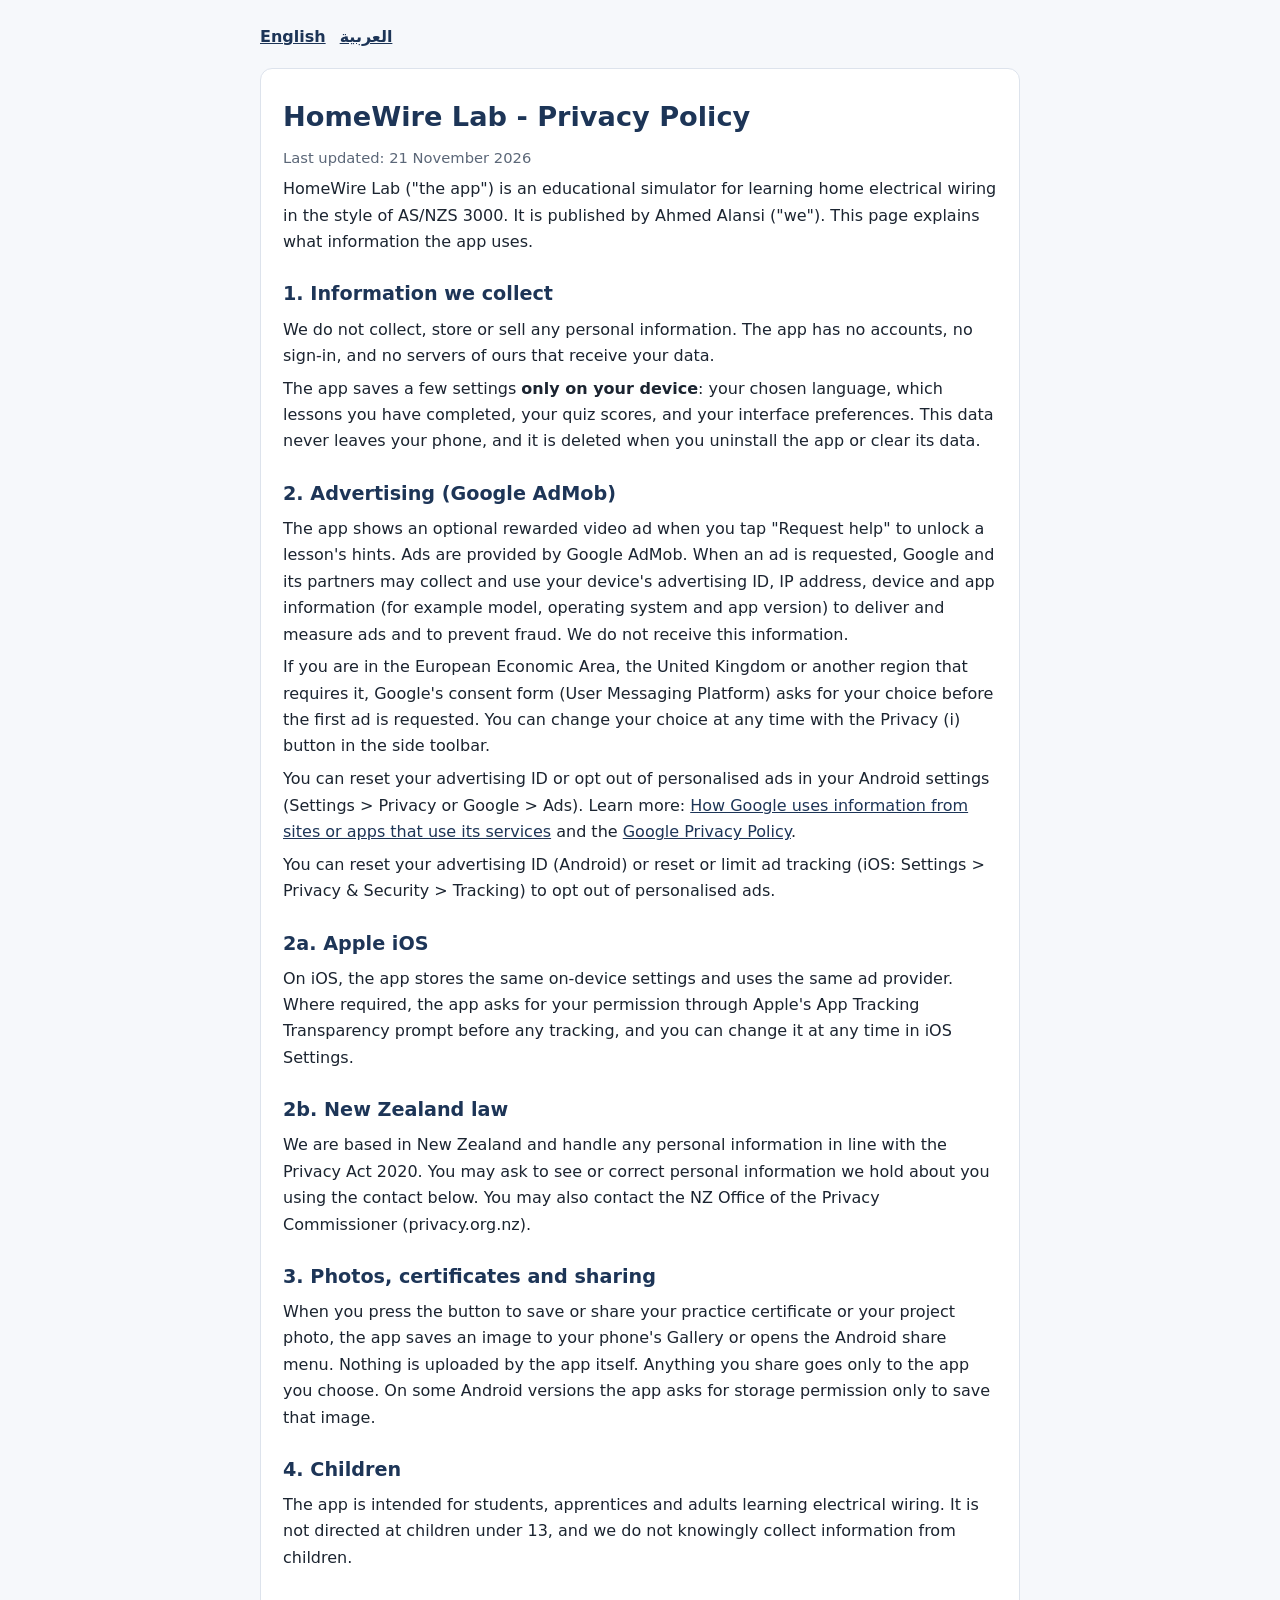
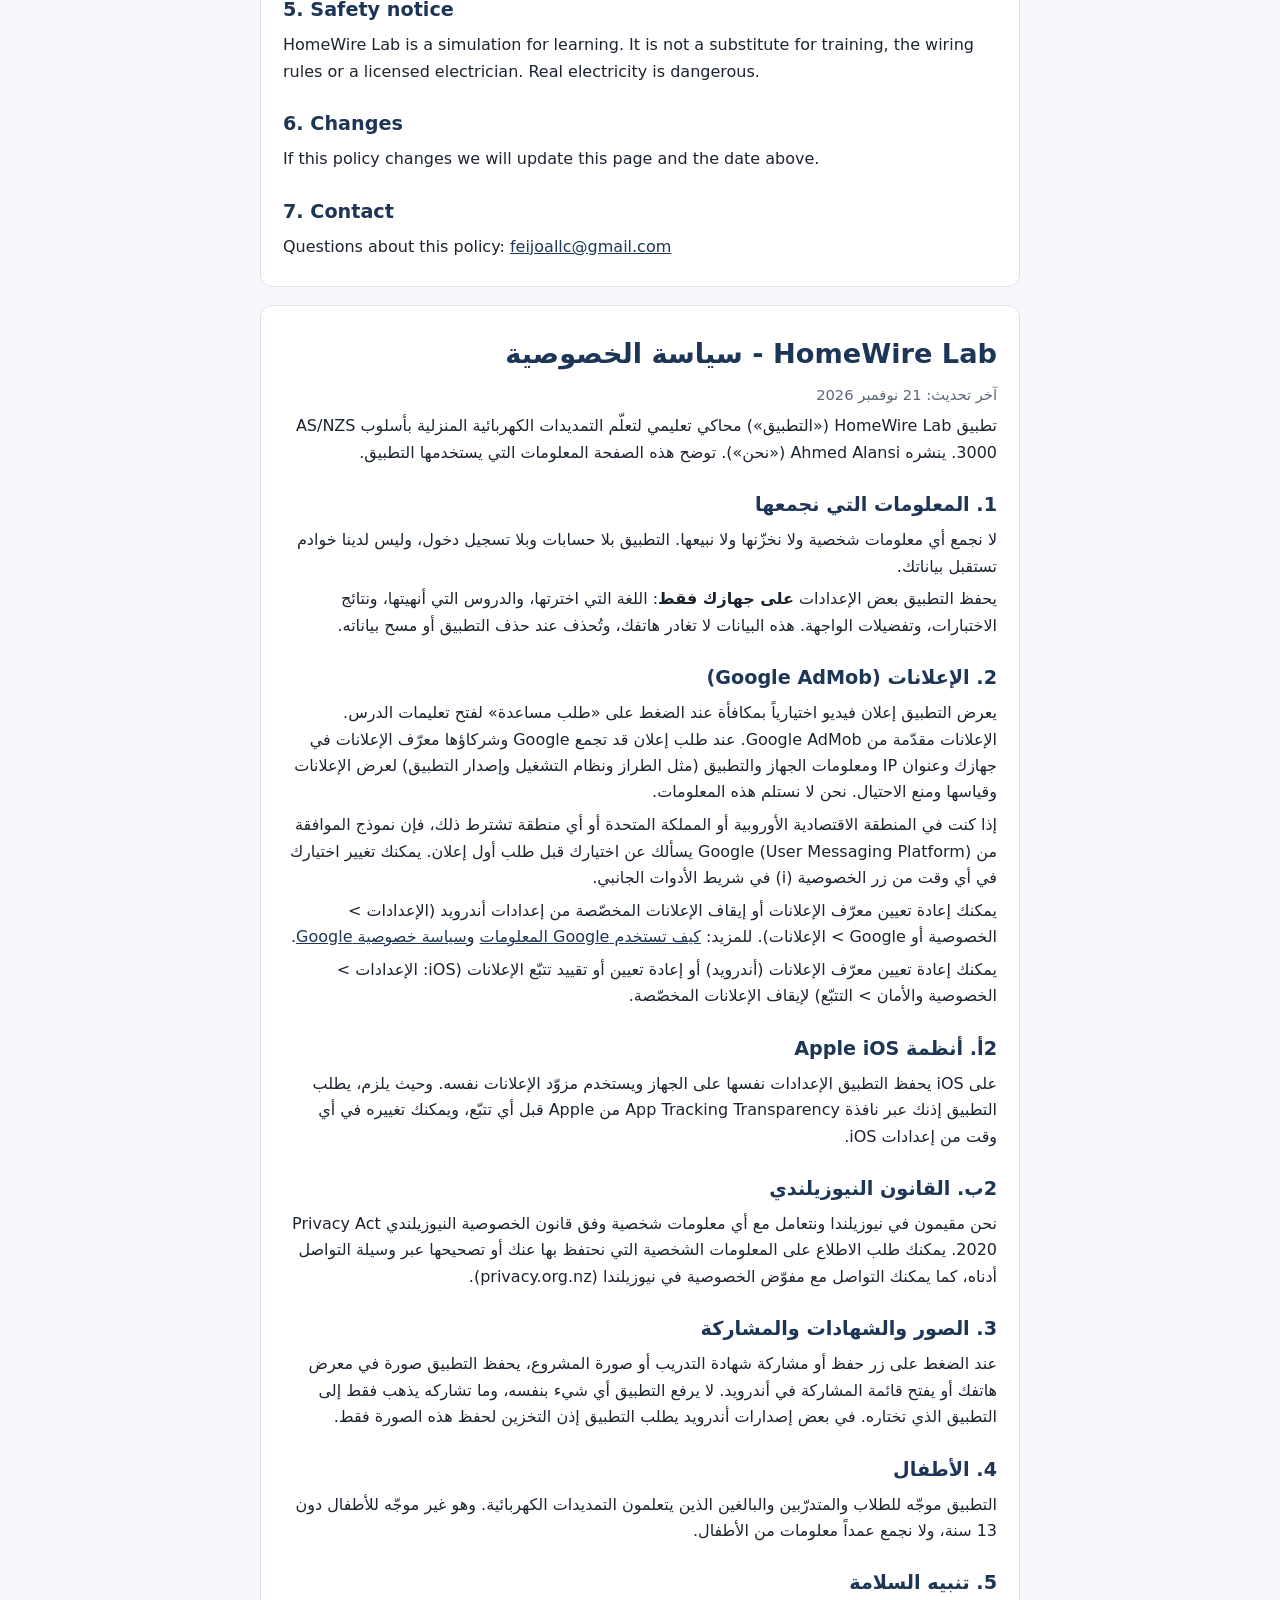
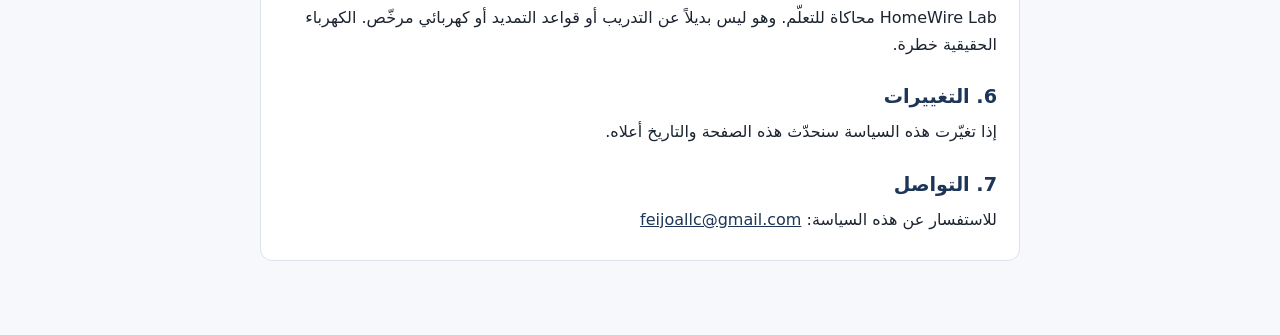
==== index.html @ 740c81fd "Add privacy policy" ====
<!doctype html>
<html lang="en">
<head>
<meta charset="utf-8">
<meta name="viewport" content="width=device-width, initial-scale=1">
<title>HomeWire Lab - Privacy Policy</title>
<style>
  :root { --bg:#f6f8fb; --card:#fff; --ink:#1b2430; --muted:#5b6778; --accent:#1d3557; --line:#dde3ec; }
  @media (prefers-color-scheme: dark) { :root { --bg:#0f1624; --card:#17213a; --ink:#e8edf6; --muted:#9fb0c8; --accent:#ffd640; --line:#2a3858; } }
  body { margin:0; background:var(--bg); color:var(--ink); font:16px/1.65 system-ui, "Segoe UI", Roboto, Arial, sans-serif; }
  main { max-width:760px; margin:0 auto; padding:24px 16px 56px; }
  .card { background:var(--card); border:1px solid var(--line); border-radius:12px; padding:20px 22px; margin:18px 0; }
  h1 { font-size:1.7rem; margin:.2em 0; color:var(--accent); }
  h2 { font-size:1.2rem; margin:1.2em 0 .3em; color:var(--accent); }
  p, li { margin:.4em 0; }
  .muted { color:var(--muted); font-size:.92rem; }
  a { color:var(--accent); }
  nav a { margin-right:14px; font-weight:600; }
  [dir=rtl] { text-align:right; }
</style>
</head>
<body>
<main>
<nav><a href="#en">English</a><a href="#ar">العربية</a></nav>

<section id="en" class="card">
<h1>HomeWire Lab - Privacy Policy</h1>
<p class="muted">Last updated: 21 November 2026</p>

<p>HomeWire Lab ("the app") is an educational simulator for learning home electrical wiring in the style of AS/NZS 3000. It is published by Ahmed Alansi ("we"). This page explains what information the app uses.</p>

<h2>1. Information we collect</h2>
<p>We do not collect, store or sell any personal information. The app has no accounts, no sign-in, and no servers of ours that receive your data.</p>
<p>The app saves a few settings <strong>only on your device</strong>: your chosen language, which lessons you have completed, your quiz scores, and your interface preferences. This data never leaves your phone, and it is deleted when you uninstall the app or clear its data.</p>

<h2>2. Advertising (Google AdMob)</h2>
<p>The app shows an optional rewarded video ad when you tap "Request help" to unlock a lesson's hints. Ads are provided by Google AdMob. When an ad is requested, Google and its partners may collect and use your device's advertising ID, IP address, device and app information (for example model, operating system and app version) to deliver and measure ads and to prevent fraud. We do not receive this information.</p>
<p>If you are in the European Economic Area, the United Kingdom or another region that requires it, Google's consent form (User Messaging Platform) asks for your choice before the first ad is requested. You can change your choice at any time with the Privacy (i) button in the side toolbar.</p>
<p>You can reset your advertising ID or opt out of personalised ads in your Android settings (Settings &gt; Privacy or Google &gt; Ads). Learn more: <a href="https://policies.google.com/technologies/ads">How Google uses information from sites or apps that use its services</a> and the <a href="https://policies.google.com/privacy">Google Privacy Policy</a>.</p>

<p>You can reset your advertising ID (Android) or reset or limit ad tracking (iOS: Settings &gt; Privacy &amp; Security &gt; Tracking) to opt out of personalised ads.</p>
<h2>2a. Apple iOS</h2>
<p>On iOS, the app stores the same on-device settings and uses the same ad provider. Where required, the app asks for your permission through Apple's App Tracking Transparency prompt before any tracking, and you can change it at any time in iOS Settings.</p>
<h2>2b. New Zealand law</h2>
<p>We are based in New Zealand and handle any personal information in line with the Privacy Act 2020. You may ask to see or correct personal information we hold about you using the contact below. You may also contact the NZ Office of the Privacy Commissioner (privacy.org.nz).</p>
<h2>3. Photos, certificates and sharing</h2>
<p>When you press the button to save or share your practice certificate or your project photo, the app saves an image to your phone's Gallery or opens the Android share menu. Nothing is uploaded by the app itself. Anything you share goes only to the app you choose. On some Android versions the app asks for storage permission only to save that image.</p>

<h2>4. Children</h2>
<p>The app is intended for students, apprentices and adults learning electrical wiring. It is not directed at children under 13, and we do not knowingly collect information from children.</p>

<h2>5. Safety notice</h2>
<p>HomeWire Lab is a simulation for learning. It is not a substitute for training, the wiring rules or a licensed electrician. Real electricity is dangerous.</p>

<h2>6. Changes</h2>
<p>If this policy changes we will update this page and the date above.</p>

<h2>7. Contact</h2>
<p>Questions about this policy: <a href="mailto:feijoallc@gmail.com">feijoallc@gmail.com</a></p>
</section>

<section id="ar" class="card" dir="rtl" lang="ar">
<h1>HomeWire Lab - سياسة الخصوصية</h1>
<p class="muted">آخر تحديث: 21 نوفمبر 2026</p>

<p>تطبيق HomeWire Lab («التطبيق») محاكي تعليمي لتعلّم التمديدات الكهربائية المنزلية بأسلوب AS/NZS 3000. ينشره Ahmed Alansi («نحن»). توضح هذه الصفحة المعلومات التي يستخدمها التطبيق.</p>

<h2>1. المعلومات التي نجمعها</h2>
<p>لا نجمع أي معلومات شخصية ولا نخزّنها ولا نبيعها. التطبيق بلا حسابات وبلا تسجيل دخول، وليس لدينا خوادم تستقبل بياناتك.</p>
<p>يحفظ التطبيق بعض الإعدادات <strong>على جهازك فقط</strong>: اللغة التي اخترتها، والدروس التي أنهيتها، ونتائج الاختبارات، وتفضيلات الواجهة. هذه البيانات لا تغادر هاتفك، وتُحذف عند حذف التطبيق أو مسح بياناته.</p>

<h2>2. الإعلانات (Google AdMob)</h2>
<p>يعرض التطبيق إعلان فيديو اختيارياً بمكافأة عند الضغط على «طلب مساعدة» لفتح تعليمات الدرس. الإعلانات مقدّمة من Google AdMob. عند طلب إعلان قد تجمع Google وشركاؤها معرّف الإعلانات في جهازك وعنوان IP ومعلومات الجهاز والتطبيق (مثل الطراز ونظام التشغيل وإصدار التطبيق) لعرض الإعلانات وقياسها ومنع الاحتيال. نحن لا نستلم هذه المعلومات.</p>
<p>إذا كنت في المنطقة الاقتصادية الأوروبية أو المملكة المتحدة أو أي منطقة تشترط ذلك، فإن نموذج الموافقة من Google (User Messaging Platform) يسألك عن اختيارك قبل طلب أول إعلان. يمكنك تغيير اختيارك في أي وقت من زر الخصوصية (i) في شريط الأدوات الجانبي.</p>
<p>يمكنك إعادة تعيين معرّف الإعلانات أو إيقاف الإعلانات المخصّصة من إعدادات أندرويد (الإعدادات &gt; الخصوصية أو Google &gt; الإعلانات). للمزيد: <a href="https://policies.google.com/technologies/ads">كيف تستخدم Google المعلومات</a> و<a href="https://policies.google.com/privacy">سياسة خصوصية Google</a>.</p>

<p>يمكنك إعادة تعيين معرّف الإعلانات (أندرويد) أو إعادة تعيين أو تقييد تتبّع الإعلانات (iOS: الإعدادات &gt; الخصوصية والأمان &gt; التتبّع) لإيقاف الإعلانات المخصّصة.</p>
<h2>2أ. أنظمة Apple iOS</h2>
<p>على iOS يحفظ التطبيق الإعدادات نفسها على الجهاز ويستخدم مزوّد الإعلانات نفسه. وحيث يلزم، يطلب التطبيق إذنك عبر نافذة App Tracking Transparency من Apple قبل أي تتبّع، ويمكنك تغييره في أي وقت من إعدادات iOS.</p>
<h2>2ب. القانون النيوزيلندي</h2>
<p>نحن مقيمون في نيوزيلندا ونتعامل مع أي معلومات شخصية وفق قانون الخصوصية النيوزيلندي Privacy Act 2020. يمكنك طلب الاطلاع على المعلومات الشخصية التي نحتفظ بها عنك أو تصحيحها عبر وسيلة التواصل أدناه، كما يمكنك التواصل مع مفوّض الخصوصية في نيوزيلندا (privacy.org.nz).</p>
<h2>3. الصور والشهادات والمشاركة</h2>
<p>عند الضغط على زر حفظ أو مشاركة شهادة التدريب أو صورة المشروع، يحفظ التطبيق صورة في معرض هاتفك أو يفتح قائمة المشاركة في أندرويد. لا يرفع التطبيق أي شيء بنفسه، وما تشاركه يذهب فقط إلى التطبيق الذي تختاره. في بعض إصدارات أندرويد يطلب التطبيق إذن التخزين لحفظ هذه الصورة فقط.</p>

<h2>4. الأطفال</h2>
<p>التطبيق موجّه للطلاب والمتدرّبين والبالغين الذين يتعلمون التمديدات الكهربائية. وهو غير موجّه للأطفال دون 13 سنة، ولا نجمع عمداً معلومات من الأطفال.</p>

<h2>5. تنبيه السلامة</h2>
<p>HomeWire Lab محاكاة للتعلّم. وهو ليس بديلاً عن التدريب أو قواعد التمديد أو كهربائي مرخّص. الكهرباء الحقيقية خطرة.</p>

<h2>6. التغييرات</h2>
<p>إذا تغيّرت هذه السياسة سنحدّث هذه الصفحة والتاريخ أعلاه.</p>

<h2>7. التواصل</h2>
<p>للاستفسار عن هذه السياسة: <a href="mailto:feijoallc@gmail.com">feijoallc@gmail.com</a></p>
</section>
</main>
</body>
</html>
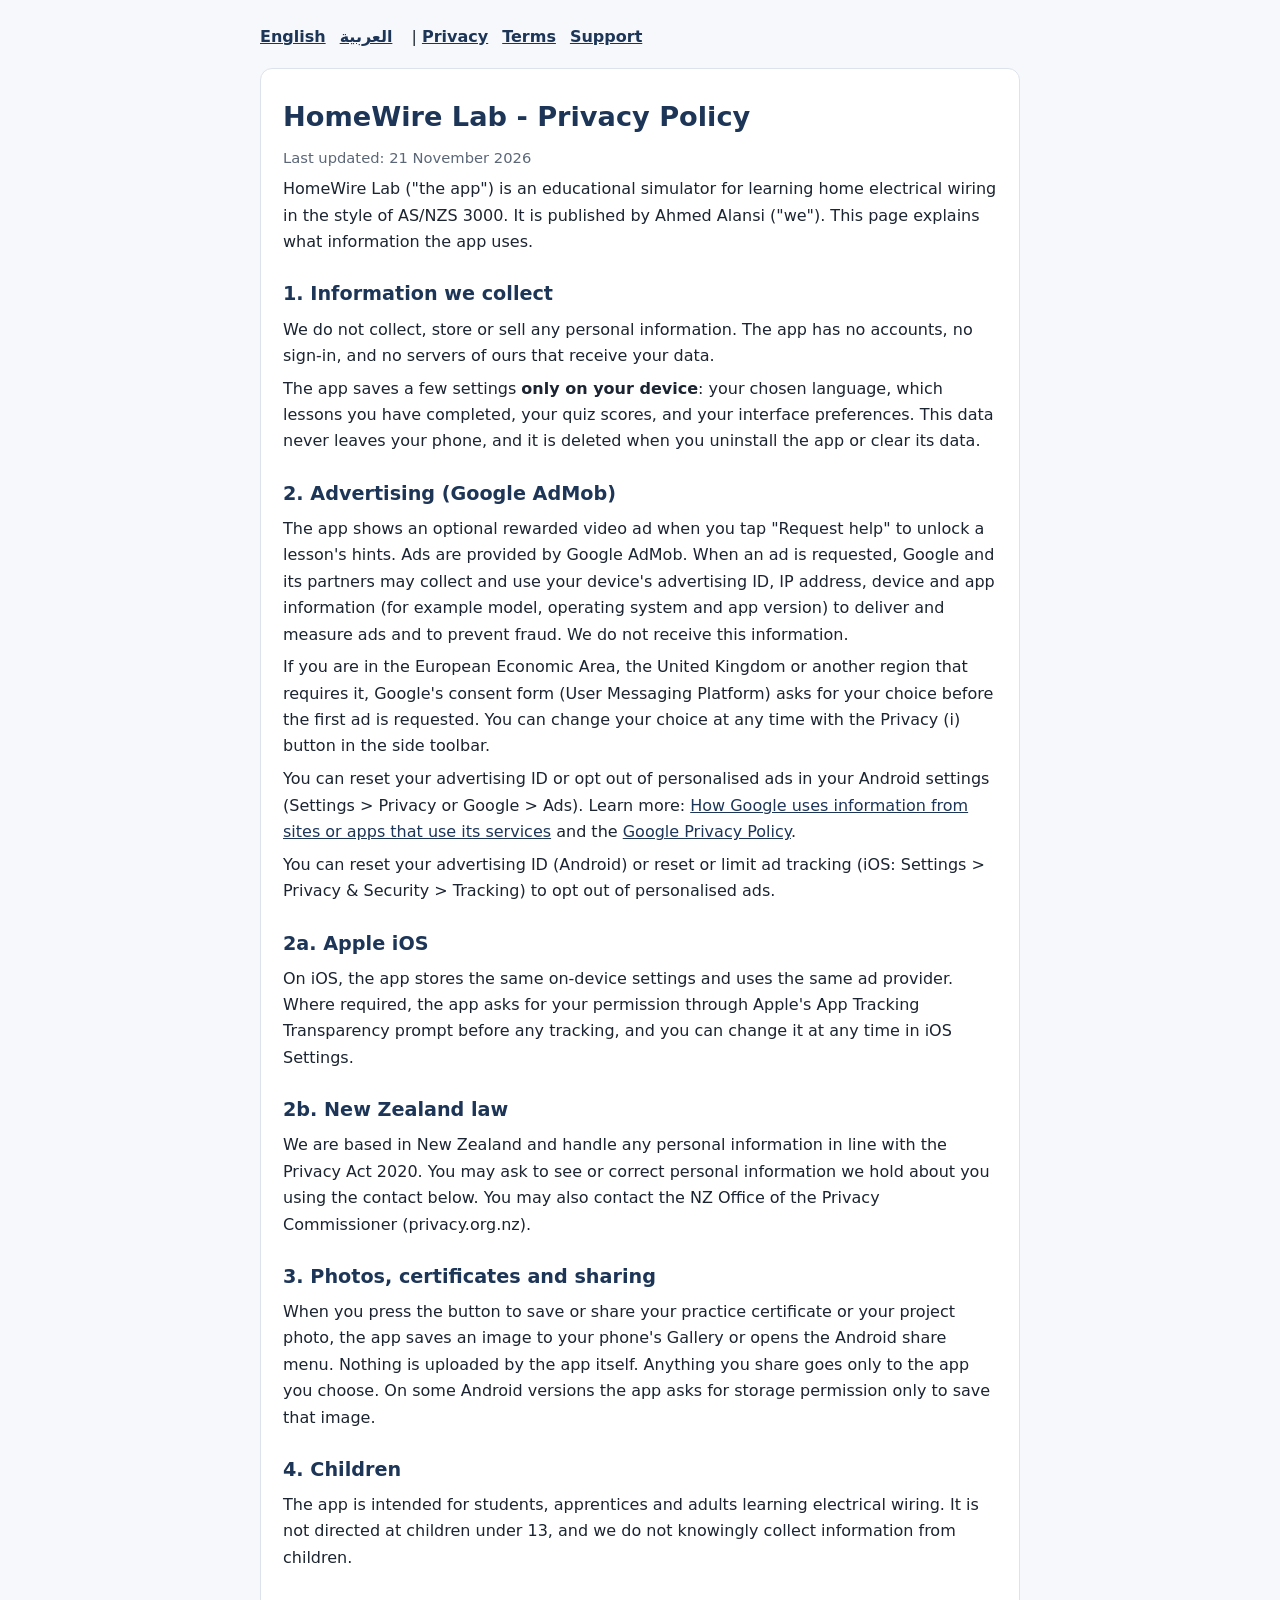
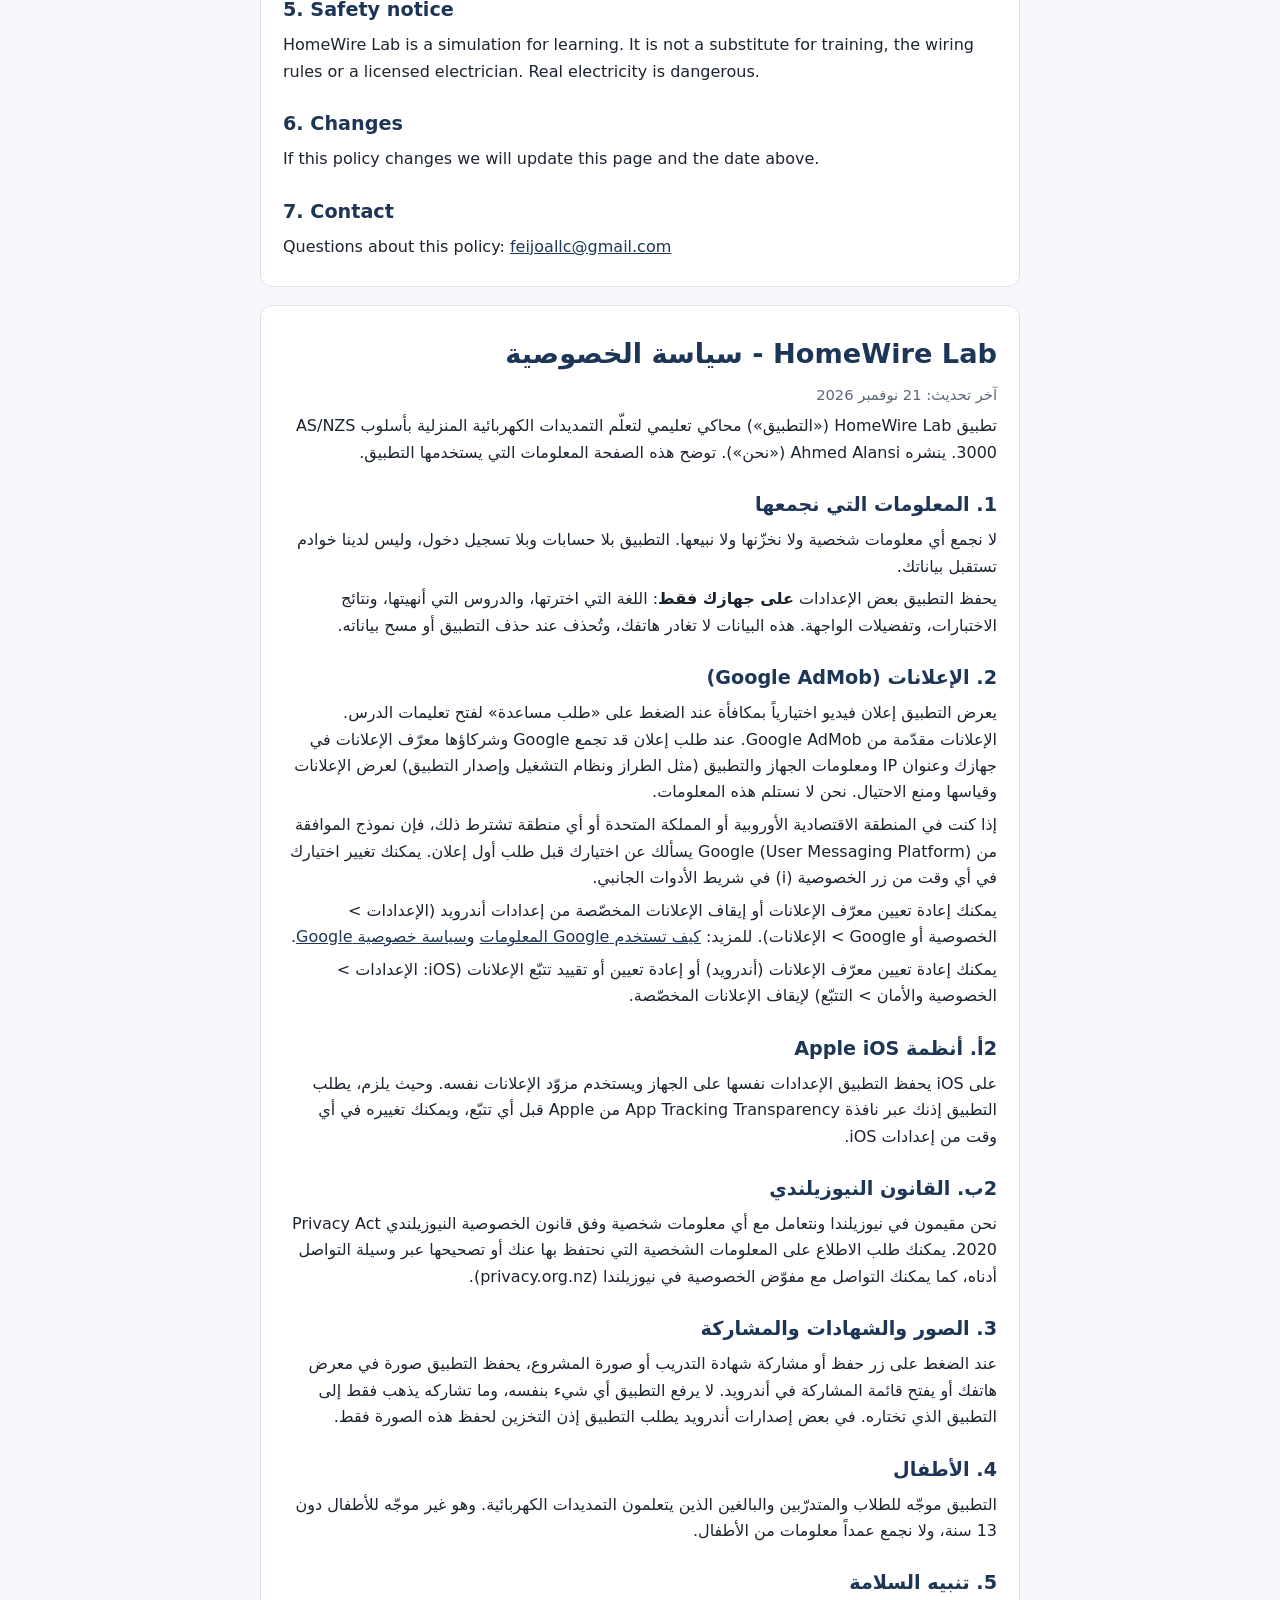
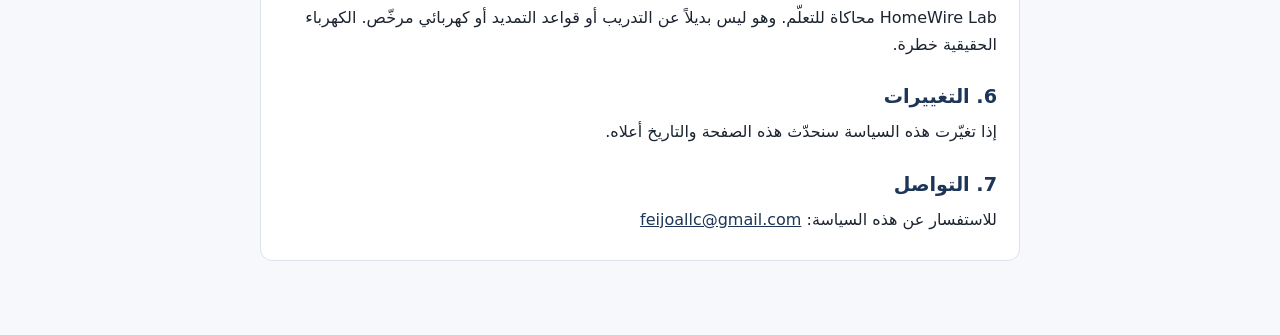
==== commit 1c0ca7c2: "Add support and terms pages, cross-link nav Co-Authored-By: Claude Sonnet 5.5 <noreply@anthropic.com" ====
--- a/index.html
+++ b/index.html
@@ -21,7 +21,7 @@
 </head>
 <body>
 <main>
-<nav><a href="#en">English</a><a href="#ar">العربية</a></nav>
+<nav><a href="#en">English</a><a href="#ar">العربية</a> | <a href="index.html">Privacy</a><a href="terms.html">Terms</a><a href="support.html">Support</a></nav>
 
 <section id="en" class="card">
 <h1>HomeWire Lab - Privacy Policy</h1>
